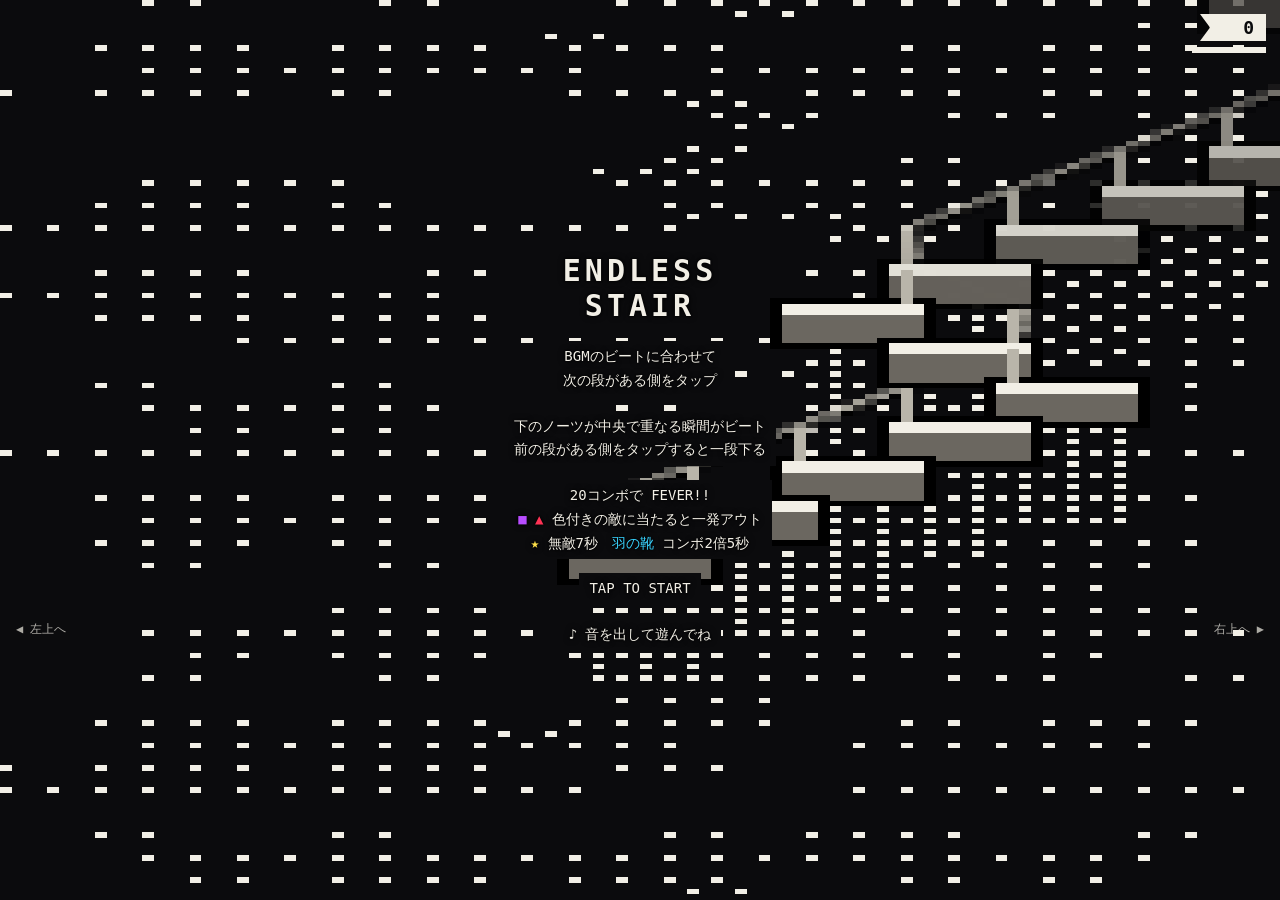
==== index.html @ d77b158a "Add invincibility star and winged-shoe power-ups - Star (7s): enemies are smashed on contact, every " ====
<!doctype html>
<html lang="ja">
<head>
<meta charset="utf-8">
<meta name="viewport" content="width=device-width, initial-scale=1, maximum-scale=1, user-scalable=no, viewport-fit=cover">
<meta name="apple-mobile-web-app-capable" content="yes">
<meta name="mobile-web-app-capable" content="yes">
<meta name="apple-mobile-web-app-status-bar-style" content="black-translucent">
<meta name="theme-color" content="#0b0b0d">
<title>Endless Stair</title>
<style>
  :root { --ink: #f2efe6; --bg: #0b0b0d; }
  html, body {
    margin: 0; height: 100%; background: var(--bg); color: var(--ink);
    overflow: hidden; overscroll-behavior: none;
    font-family: ui-monospace, "SF Mono", Menlo, Consolas, monospace;
    -webkit-user-select: none; user-select: none;
    -webkit-touch-callout: none; -webkit-tap-highlight-color: transparent;
  }
  #game {
    position: fixed; inset: 0; width: 100vw; height: 100dvh;
    image-rendering: pixelated; image-rendering: crisp-edges;
    touch-action: none; display: block;
  }
  #hud {
    position: fixed; top: calc(env(safe-area-inset-top) + 14px); right: 14px;
    display: flex; flex-direction: column; align-items: flex-end; gap: 6px;
    pointer-events: none;
  }
  #flag {
    background: var(--ink); color: var(--bg); font-weight: 700; font-size: 18px;
    padding: 3px 12px 3px 18px; min-width: 36px; text-align: right;
    clip-path: polygon(0 0, 100% 0, 100% 100%, 0 100%, 10px 50%);
  }
  #energy { width: 72px; height: 4px; border: 1px solid var(--ink); }
  .power { width: 72px; display: flex; flex-direction: column; align-items: flex-end; gap: 2px; text-shadow: 0 0 3px #000; }
  .power[hidden] { display: none; }
  .power b { font-size: 12px; letter-spacing: 1px; }
  .power i { display: block; height: 3px; width: 100%; max-width: 72px; }
  #pStar b { color: #ffe14a; }
  #pStar i { background: #ffe14a; }
  #pShoe b { color: #39d3ff; }
  #pShoe i { background: #39d3ff; }
  #energy > i { display: block; height: 100%; width: 100%; background: var(--ink); }
  .overlay {
    position: fixed; inset: 0; display: flex; flex-direction: column;
    align-items: center; justify-content: center; gap: 14px; text-align: center;
    pointer-events: none; text-shadow: 0 0 6px #000, 0 0 2px #000;
  }
  .overlay[hidden] { display: none; }
  .overlay > * { background: var(--bg); padding: 4px 10px; }
  .overlay h1 { margin: 0; font-size: 30px; letter-spacing: 4px; }
  .overlay p { margin: 0; font-size: 14px; line-height: 1.7; }
  .blink { animation: blink 1.1s steps(2, start) infinite; }
  @keyframes blink { to { visibility: hidden; } }
  #combo {
    position: fixed; top: calc(env(safe-area-inset-top) + 12px); left: 14px;
    display: flex; flex-direction: column; line-height: 1; pointer-events: none;
    font-variant-numeric: tabular-nums; text-shadow: 0 0 4px #000;
  }
  #combo[hidden] { display: none; }
  #combo b { font-size: 40px; }
  #combo span { font-size: 11px; letter-spacing: 3px; }
  #combo.bump b { animation: bump .18s ease-out; }
  @keyframes bump { from { transform: scale(1.35); } to { transform: scale(1); } }
  body.fever #combo b, body.fever #banner {
    background: linear-gradient(90deg, #ff3b6b, #ffd23b, #3bffb0, #3bb8ff, #b43bff, #ff3b6b);
    background-size: 200% 100%; -webkit-background-clip: text; background-clip: text;
    color: transparent; text-shadow: none; animation: prism .6s linear infinite;
  }
  body.fever #combo.bump b { animation: prism .6s linear infinite, bump .18s ease-out; }
  @keyframes prism { to { background-position: 200% 0; } }
  #judge {
    position: fixed; left: 0; right: 0; top: 40%; text-align: center;
    font-size: 16px; font-weight: 700; letter-spacing: 3px; pointer-events: none;
    opacity: 0; text-shadow: 0 0 4px #000, 0 0 2px #000;
  }
  #judge[data-kind="great"] { font-size: 20px; }
  #judge[data-kind="miss"] { color: #8a8a8a; }
  #judge.pop { animation: pop .45s ease-out; }
  @keyframes pop {
    0% { opacity: 1; transform: translateY(6px) scale(1.25); }
    70% { opacity: 1; transform: translateY(-4px) scale(1); }
    100% { opacity: 0; transform: translateY(-8px); }
  }
  #banner {
    position: fixed; left: 0; right: 0; top: 28%; text-align: center;
    font-size: 44px; font-weight: 800; letter-spacing: 4px; font-style: italic;
    pointer-events: none; opacity: 0;
  }
  #banner[data-kind="down"] { color: #9a9a9a; font-style: normal; font-size: 32px; }
  #banner.show { animation: banner 1.1s ease-out; }
  #banner[data-kind="down"].show { animation: bannerDown .8s ease-in; }
  @keyframes banner {
    0% { opacity: 0; transform: scale(2.4) rotate(-6deg); }
    15% { opacity: 1; transform: scale(1) rotate(-3deg); }
    75% { opacity: 1; transform: scale(1.05) rotate(-3deg); }
    100% { opacity: 0; transform: scale(1.4) rotate(-3deg); }
  }
  @keyframes bannerDown {
    0% { opacity: 1; transform: translateY(0); }
    100% { opacity: 0; transform: translateY(40px); }
  }
  @media (prefers-reduced-motion: reduce) {
    #combo.bump b, #banner.show, #banner[data-kind="down"].show { animation: none; }
    #banner.show { opacity: 1; }
  }
  #hint { position: fixed; inset: 0; pointer-events: none; font-size: 12px; opacity: .7; }
  #hint .up { top: 69%; position: absolute; left: 16px; right: 16px; display: flex; justify-content: space-between; }
  #count {
    position: fixed; left: 0; right: 0; top: 32%; text-align: center; pointer-events: none;
    font-size: 88px; font-weight: 800; line-height: 1; opacity: 0; text-shadow: 0 0 8px #000, 0 0 3px #000;
  }
  #count[data-kind="go"] { font-size: 52px; letter-spacing: 4px; font-style: italic; color: #ffd23b; }
  #count.pop { animation: countPop .46s ease-out; }
  #count[data-kind="go"].pop { animation: countGo .8s ease-out; }
  @keyframes countPop {
    0% { opacity: 1; transform: scale(1.6); }
    35% { opacity: 1; transform: scale(1); }
    100% { opacity: 0; transform: scale(.85); }
  }
  @keyframes countGo {
    0% { opacity: 1; transform: scale(2.2) rotate(-4deg); }
    25% { opacity: 1; transform: scale(1) rotate(-4deg); }
    75% { opacity: 1; transform: scale(1.05) rotate(-4deg); }
    100% { opacity: 0; transform: scale(1.3) rotate(-4deg); }
  }
  #over .label { font-size: 12px; letter-spacing: 6px; opacity: .8; }
  #over #overTitle { font-size: 13px; letter-spacing: 4px; color: #9a9a9a; }
  #finalScore { font-size: 72px; line-height: 1; font-variant-numeric: tabular-nums; }
  #finalScore.land { animation: land .35s ease-out; }
  @keyframes land { 0% { transform: scale(1.5); } 60% { transform: scale(.94); } 100% { transform: scale(1); } }
  #newBest { color: #ffd23b; font-weight: 800; letter-spacing: 3px; font-size: 18px; }
  #over.enter { animation: fadeIn .4s ease-out; }
  @keyframes fadeIn { from { opacity: 0; } to { opacity: 1; } }
</style>
</head>
<body>
<canvas id="game"></canvas>

<div id="hud">
  <div id="flag">0</div>
  <div id="energy"><i></i></div>
  <div id="pStar" class="power" hidden><b>★ 無敵</b><i></i></div>
  <div id="pShoe" class="power" hidden><b>×2 COMBO</b><i></i></div>
</div>

<div id="combo" hidden><b>0</b><span>COMBO</span></div>
<div id="judge"></div>
<div id="banner"></div>
<div id="count"></div>

<div id="title" class="overlay">
  <h1>ENDLESS<br>STAIR</h1>
  <p>BGMのビートに合わせて<br>次の段がある側をタップ</p>
  <p>下のノーツが中央で重なる瞬間がビート<br>前の段がある側をタップすると一段下る</p>
  <p>20コンボで FEVER!!<br><span style="color:#b84dff">■</span> <span style="color:#ff3355">▲</span> 色付きの敵に当たると一発アウト<br><span style="color:#ffe14a">★</span> 無敵7秒　<span style="color:#39d3ff">羽の靴</span> コンボ2倍5秒</p>
  <p class="blink">TAP TO START</p>
  <p>♪ 音を出して遊んでね</p>
</div>

<div id="over" class="overlay" hidden>
  <p id="overTitle">FELL</p>
  <p class="label">SCORE</p>
  <h1 id="finalScore">0</h1>
  <p id="newBest" hidden>NEW BEST!</p>
  <p>MAX COMBO <b id="finalCombo">0</b><br>BEST <b id="bestScore">0</b></p>
  <p id="toTitle" class="blink" hidden>TAP TO TITLE</p>
</div>

<div id="hint">
  <div class="up"><span>◀ 左上へ</span><span>右上へ ▶</span></div>
</div>

<script src="music.js"></script>
<script src="game.js"></script>
</body>
</html>
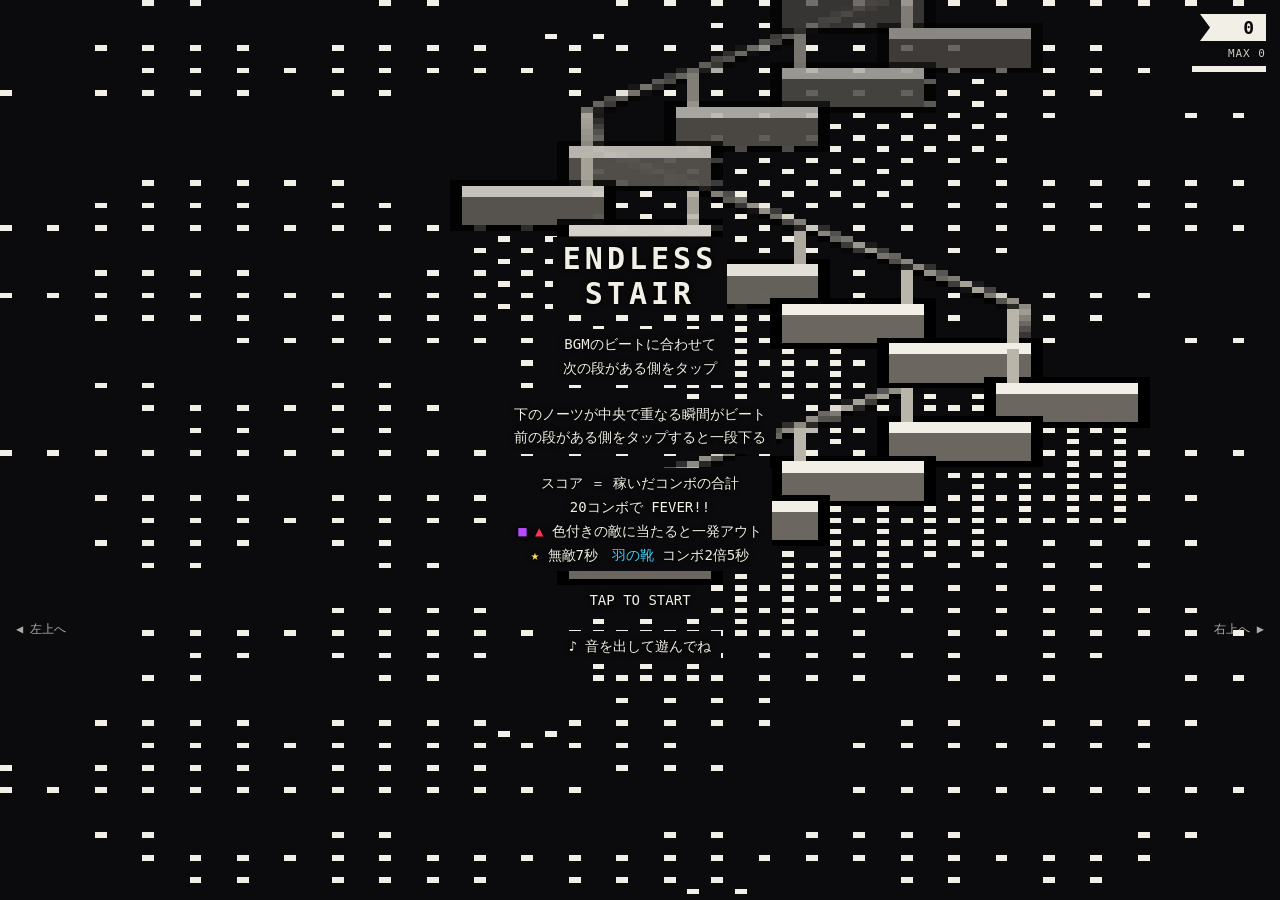
==== commit a5aed599: "Score is total combo earned, show max combo, slightly wider GREAT window - Score now sums every comb" ====
--- a/index.html
+++ b/index.html
@@ -32,6 +32,7 @@
     padding: 3px 12px 3px 18px; min-width: 36px; text-align: right;
     clip-path: polygon(0 0, 100% 0, 100% 100%, 0 100%, 10px 50%);
   }
+  #maxCombo { font-size: 11px; letter-spacing: 1px; opacity: .85; text-shadow: 0 0 3px #000; font-variant-numeric: tabular-nums; }
   #energy { width: 72px; height: 4px; border: 1px solid var(--ink); }
   .power { width: 72px; display: flex; flex-direction: column; align-items: flex-end; gap: 2px; text-shadow: 0 0 3px #000; }
   .power[hidden] { display: none; }
@@ -140,6 +141,7 @@
 
 <div id="hud">
   <div id="flag">0</div>
+  <div id="maxCombo">MAX 0</div>
   <div id="energy"><i></i></div>
   <div id="pStar" class="power" hidden><b>★ 無敵</b><i></i></div>
   <div id="pShoe" class="power" hidden><b>×2 COMBO</b><i></i></div>
@@ -154,7 +156,7 @@
   <h1>ENDLESS<br>STAIR</h1>
   <p>BGMのビートに合わせて<br>次の段がある側をタップ</p>
   <p>下のノーツが中央で重なる瞬間がビート<br>前の段がある側をタップすると一段下る</p>
-  <p>20コンボで FEVER!!<br><span style="color:#b84dff">■</span> <span style="color:#ff3355">▲</span> 色付きの敵に当たると一発アウト<br><span style="color:#ffe14a">★</span> 無敵7秒　<span style="color:#39d3ff">羽の靴</span> コンボ2倍5秒</p>
+  <p>スコア ＝ 稼いだコンボの合計<br>20コンボで FEVER!!<br><span style="color:#b84dff">■</span> <span style="color:#ff3355">▲</span> 色付きの敵に当たると一発アウト<br><span style="color:#ffe14a">★</span> 無敵7秒　<span style="color:#39d3ff">羽の靴</span> コンボ2倍5秒</p>
   <p class="blink">TAP TO START</p>
   <p>♪ 音を出して遊んでね</p>
 </div>
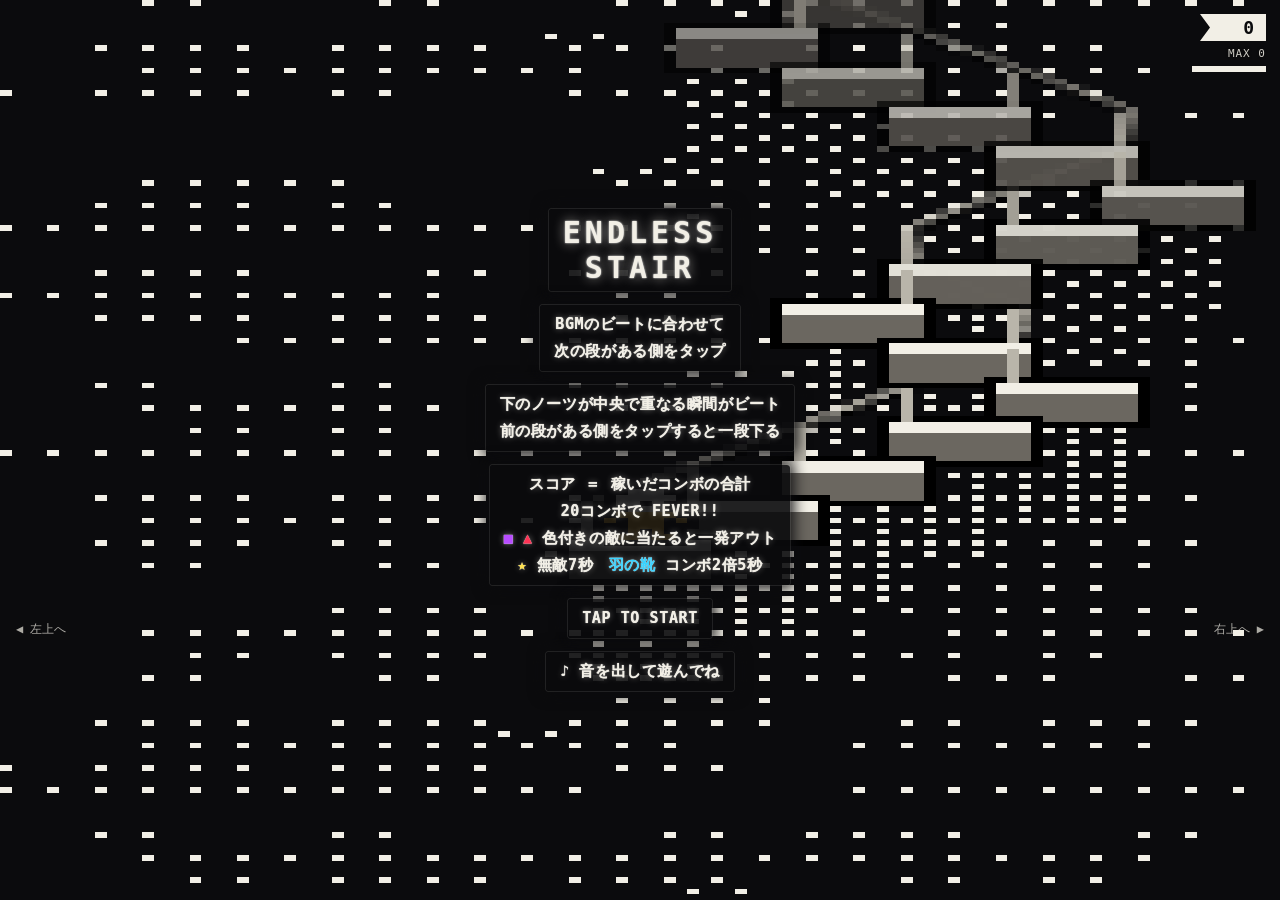
==== commit c25795ee: "Make title text easier to read and the final score flashier - Title text sits on slightly wider dark" ====
--- a/index.html
+++ b/index.html
@@ -52,6 +52,16 @@
   .overlay > * { background: var(--bg); padding: 4px 10px; }
   .overlay h1 { margin: 0; font-size: 30px; letter-spacing: 4px; }
   .overlay p { margin: 0; font-size: 14px; line-height: 1.7; }
+  /* タイトルの説明文：暗い板を少し広げ、文字にほんのり光彩をつけて読みやすく */
+  #title > * {
+    background: rgba(11, 11, 13, .9); padding: 6px 14px; border-radius: 3px;
+    box-shadow: 0 0 0 1px rgba(242, 239, 230, .1), 0 0 14px 4px rgba(11, 11, 13, .9);
+  }
+  #title p {
+    font-size: 15px; font-weight: 600; letter-spacing: .04em; line-height: 1.8;
+    text-shadow: 0 0 1px #fff, 0 0 6px rgba(242, 239, 230, .45), 0 0 2px #000;
+  }
+  #title h1 { text-shadow: 0 0 2px #fff, 0 0 12px rgba(242, 239, 230, .6), 0 0 3px #000; }
   .blink { animation: blink 1.1s steps(2, start) infinite; }
   @keyframes blink { to { visibility: hidden; } }
   #combo {
@@ -128,10 +138,39 @@
   }
   #over .label { font-size: 12px; letter-spacing: 6px; opacity: .8; }
   #over #overTitle { font-size: 13px; letter-spacing: 4px; color: #9a9a9a; }
-  #finalScore { font-size: 72px; line-height: 1; font-variant-numeric: tabular-nums; }
-  #finalScore.land { animation: land .35s ease-out; }
-  @keyframes land { 0% { transform: scale(1.5); } 60% { transform: scale(.94); } 100% { transform: scale(1); } }
-  #newBest { color: #ffd23b; font-weight: 800; letter-spacing: 3px; font-size: 18px; }
+  /* 結果のスコア：虹色のグラデーション文字＋金色の光、後ろで光の筋が回る */
+  #over .scoreWrap { position: relative; background: none; padding: 10px 0; isolation: isolate; }
+  #rays {
+    position: absolute; left: 50%; top: 50%; width: 360px; height: 360px; margin: -180px 0 0 -180px;
+    border-radius: 50%; z-index: -1; opacity: 0; pointer-events: none;
+    background: repeating-conic-gradient(rgba(255, 210, 59, .28) 0 8deg, transparent 8deg 20deg);
+    -webkit-mask: radial-gradient(circle, #000 20%, transparent 68%); mask: radial-gradient(circle, #000 20%, transparent 68%);
+  }
+  #rays.on { opacity: 1; animation: spin 9s linear infinite, raysIn .5s ease-out; }
+  @keyframes spin { to { transform: rotate(360deg); } }
+  @keyframes raysIn { from { opacity: 0; } to { opacity: 1; } }
+  #finalScore {
+    display: inline-block; font-size: 84px; font-weight: 800; line-height: 1; font-variant-numeric: tabular-nums;
+    background: linear-gradient(90deg, #ff3b6b, #ffd23b, #3bffb0, #3bb8ff, #b43bff, #ff3b6b);
+    background-size: 200% 100%; -webkit-background-clip: text; background-clip: text; color: transparent;
+    text-shadow: none; filter: drop-shadow(0 0 6px rgba(255, 210, 59, .7)) drop-shadow(0 0 2px #000);
+    animation: prism 1.2s linear infinite;
+  }
+  #finalScore.tick { animation: prism 1.2s linear infinite, tick .12s ease-out; }
+  #finalScore.land { animation: prism 1.2s linear infinite, land .6s cubic-bezier(.2, 1.6, .4, 1); }
+  @keyframes tick { from { transform: scale(1.08); } to { transform: scale(1); } }
+  @keyframes land {
+    0% { transform: scale(2) rotate(-6deg); filter: drop-shadow(0 0 24px #fff) drop-shadow(0 0 2px #000); }
+    100% { transform: scale(1) rotate(0); }
+  }
+  #newBest {
+    color: #ffd23b; font-weight: 800; letter-spacing: 3px; font-size: 20px;
+    text-shadow: 0 0 8px rgba(255, 210, 59, .8), 0 0 2px #000; animation: bestPulse .5s ease-in-out infinite alternate;
+  }
+  @keyframes bestPulse { to { transform: scale(1.1); } }
+  @media (prefers-reduced-motion: reduce) {
+    #rays.on, #finalScore, #finalScore.tick, #finalScore.land, #newBest { animation: none; }
+  }
   #over.enter { animation: fadeIn .4s ease-out; }
   @keyframes fadeIn { from { opacity: 0; } to { opacity: 1; } }
 </style>
@@ -164,7 +203,7 @@
 <div id="over" class="overlay" hidden>
   <p id="overTitle">FELL</p>
   <p class="label">SCORE</p>
-  <h1 id="finalScore">0</h1>
+  <div class="scoreWrap"><div id="rays"></div><h1 id="finalScore">0</h1></div>
   <p id="newBest" hidden>NEW BEST!</p>
   <p>MAX COMBO <b id="finalCombo">0</b><br>BEST <b id="bestScore">0</b></p>
   <p id="toTitle" class="blink" hidden>TAP TO TITLE</p>
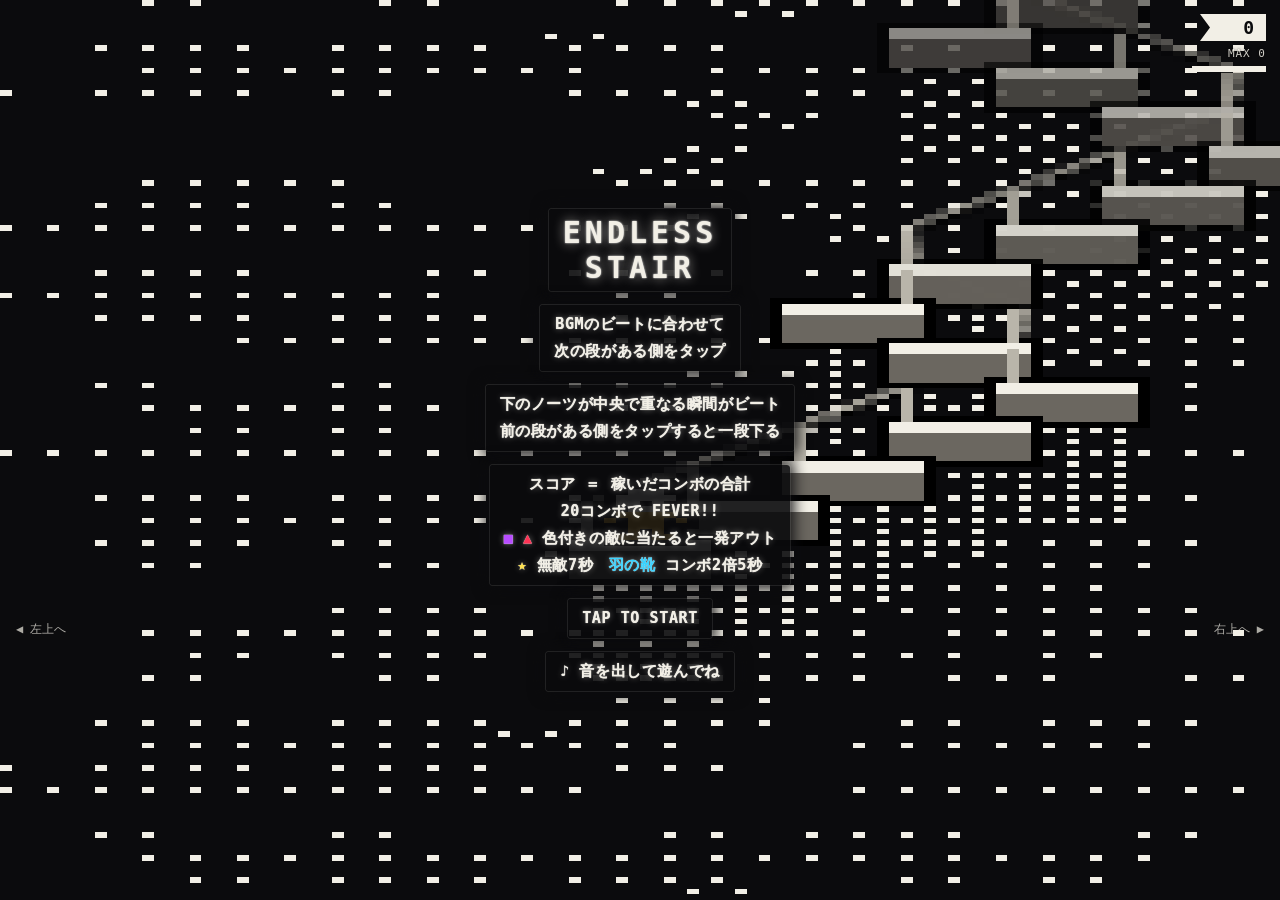
==== commit 82f667e4: "Grow the combo counter toward fever and let it roam during fever - The top-left combo number grows f" ====
--- a/index.html
+++ b/index.html
@@ -66,12 +66,28 @@
   @keyframes blink { to { visibility: hidden; } }
   #combo {
     position: fixed; top: calc(env(safe-area-inset-top) + 12px); left: 14px;
-    display: flex; flex-direction: column; line-height: 1; pointer-events: none;
+    line-height: 1; pointer-events: none;
     font-variant-numeric: tabular-nums; text-shadow: 0 0 4px #000;
+    --cs: 40px; /* 数字の大きさ（コンボが増えるほど JS で大きくする） */
   }
   #combo[hidden] { display: none; }
-  #combo b { font-size: 40px; }
+  #combo .cwrap { display: flex; flex-direction: column; }
+  #combo b { font-size: var(--cs); transition: font-size .15s ease-out; }
   #combo span { font-size: 11px; letter-spacing: 3px; }
+  /* フィーバー中：画面のあちこちへ 4 拍ごとに弾んで移動し、拍ごとに踊る */
+  #combo.roam {
+    left: var(--rx, 50%); top: var(--ry, 30%); transform: translate(-50%, -50%);
+    opacity: .9; text-align: center;
+    transition: left .38s cubic-bezier(.3, 1.7, .5, 1), top .38s cubic-bezier(.3, 1.7, .5, 1);
+  }
+  #combo.roam .cwrap { align-items: center; }
+  #combo.snap { transition: none; }
+  #combo.snap b { transition: none; }
+  #combo .cwrap.dance { animation: dance .3s ease-out; }
+  @keyframes dance {
+    0% { transform: scale(1.22) rotate(var(--tilt, 8deg)); }
+    100% { transform: scale(1) rotate(0); }
+  }
   #combo.bump b { animation: bump .18s ease-out; }
   @keyframes bump { from { transform: scale(1.35); } to { transform: scale(1); } }
   body.fever #combo b, body.fever #banner {
@@ -113,7 +129,8 @@
     100% { opacity: 0; transform: translateY(40px); }
   }
   @media (prefers-reduced-motion: reduce) {
-    #combo.bump b, #banner.show, #banner[data-kind="down"].show { animation: none; }
+    #combo.bump b, #combo .cwrap.dance, #banner.show, #banner[data-kind="down"].show { animation: none; }
+    #combo.roam { transition: none; }
     #banner.show { opacity: 1; }
   }
   #hint { position: fixed; inset: 0; pointer-events: none; font-size: 12px; opacity: .7; }
@@ -186,7 +203,7 @@
   <div id="pShoe" class="power" hidden><b>×2 COMBO</b><i></i></div>
 </div>
 
-<div id="combo" hidden><b>0</b><span>COMBO</span></div>
+<div id="combo" hidden><div class="cwrap"><b>0</b><span>COMBO</span></div></div>
 <div id="judge"></div>
 <div id="banner"></div>
 <div id="count"></div>
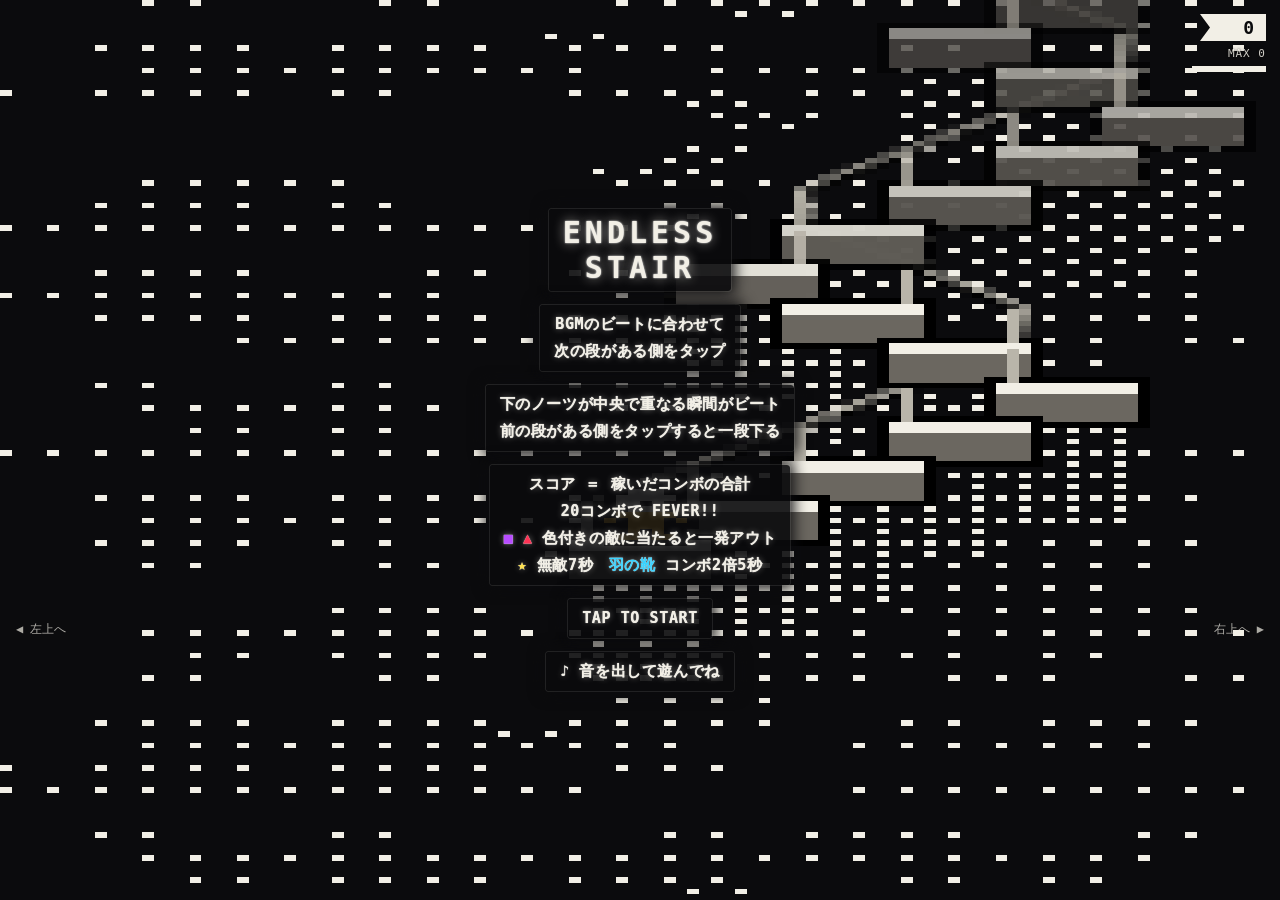
==== commit c5460bf9: "Pixel-font numbers, bigger blurred fever combo placed in open space, fix zero result score - Draw th" ====
--- a/index.html
+++ b/index.html
@@ -72,30 +72,32 @@
   }
   #combo[hidden] { display: none; }
   #combo .cwrap { display: flex; flex-direction: column; }
-  #combo b { font-size: var(--cs); transition: font-size .15s ease-out; }
+  /* 数字はドット文字をキャンバスに描いて拡大表示する */
+  canvas.pix { display: block; width: auto; image-rendering: pixelated; image-rendering: crisp-edges; }
+  #combo canvas { height: var(--cs); transition: height .15s ease-out; }
   #combo span { font-size: 11px; letter-spacing: 3px; }
   /* フィーバー中：画面のあちこちへ 4 拍ごとに弾んで移動し、拍ごとに踊る */
   #combo.roam {
     left: var(--rx, 50%); top: var(--ry, 30%); transform: translate(-50%, -50%);
-    opacity: .9; text-align: center;
+    opacity: .62; text-align: center;
     transition: left .38s cubic-bezier(.3, 1.7, .5, 1), top .38s cubic-bezier(.3, 1.7, .5, 1);
   }
-  #combo.roam .cwrap { align-items: center; }
+  #combo.roam .cwrap { align-items: center; filter: blur(1.4px); }
+  #combo.roam span { font-size: 14px; letter-spacing: 5px; }
   #combo.snap { transition: none; }
-  #combo.snap b { transition: none; }
+  #combo.snap canvas { transition: none; }
   #combo .cwrap.dance { animation: dance .3s ease-out; }
   @keyframes dance {
     0% { transform: scale(1.22) rotate(var(--tilt, 8deg)); }
     100% { transform: scale(1) rotate(0); }
   }
-  #combo.bump b { animation: bump .18s ease-out; }
+  #combo.bump canvas { animation: bump .18s ease-out; }
   @keyframes bump { from { transform: scale(1.35); } to { transform: scale(1); } }
-  body.fever #combo b, body.fever #banner {
+  body.fever #banner {
     background: linear-gradient(90deg, #ff3b6b, #ffd23b, #3bffb0, #3bb8ff, #b43bff, #ff3b6b);
     background-size: 200% 100%; -webkit-background-clip: text; background-clip: text;
     color: transparent; text-shadow: none; animation: prism .6s linear infinite;
   }
-  body.fever #combo.bump b { animation: prism .6s linear infinite, bump .18s ease-out; }
   @keyframes prism { to { background-position: 200% 0; } }
   #judge {
     position: fixed; left: 0; right: 0; top: 40%; text-align: center;
@@ -129,7 +131,7 @@
     100% { opacity: 0; transform: translateY(40px); }
   }
   @media (prefers-reduced-motion: reduce) {
-    #combo.bump b, #combo .cwrap.dance, #banner.show, #banner[data-kind="down"].show { animation: none; }
+    #combo.bump canvas, #combo .cwrap.dance, #banner.show, #banner[data-kind="down"].show { animation: none; }
     #combo.roam { transition: none; }
     #banner.show { opacity: 1; }
   }
@@ -167,14 +169,11 @@
   @keyframes spin { to { transform: rotate(360deg); } }
   @keyframes raysIn { from { opacity: 0; } to { opacity: 1; } }
   #finalScore {
-    display: inline-block; font-size: 84px; font-weight: 800; line-height: 1; font-variant-numeric: tabular-nums;
-    background: linear-gradient(90deg, #ff3b6b, #ffd23b, #3bffb0, #3bb8ff, #b43bff, #ff3b6b);
-    background-size: 200% 100%; -webkit-background-clip: text; background-clip: text; color: transparent;
-    text-shadow: none; filter: drop-shadow(0 0 6px rgba(255, 210, 59, .7)) drop-shadow(0 0 2px #000);
-    animation: prism 1.2s linear infinite;
-  }
-  #finalScore.tick { animation: prism 1.2s linear infinite, tick .12s ease-out; }
-  #finalScore.land { animation: prism 1.2s linear infinite, land .6s cubic-bezier(.2, 1.6, .4, 1); }
+    height: 88px; margin: 0 auto; max-width: 100%;
+    filter: drop-shadow(0 0 6px rgba(255, 210, 59, .7)) drop-shadow(0 0 2px #000);
+  }
+  #finalScore.tick { animation: tick .12s ease-out; }
+  #finalScore.land { animation: land .6s cubic-bezier(.2, 1.6, .4, 1); }
   @keyframes tick { from { transform: scale(1.08); } to { transform: scale(1); } }
   @keyframes land {
     0% { transform: scale(2) rotate(-6deg); filter: drop-shadow(0 0 24px #fff) drop-shadow(0 0 2px #000); }
@@ -203,7 +202,7 @@
   <div id="pShoe" class="power" hidden><b>×2 COMBO</b><i></i></div>
 </div>
 
-<div id="combo" hidden><div class="cwrap"><b>0</b><span>COMBO</span></div></div>
+<div id="combo" hidden><div class="cwrap"><canvas class="pix" id="comboNum" width="13" height="9"></canvas><span>COMBO</span></div></div>
 <div id="judge"></div>
 <div id="banner"></div>
 <div id="count"></div>
@@ -220,7 +219,7 @@
 <div id="over" class="overlay" hidden>
   <p id="overTitle">FELL</p>
   <p class="label">SCORE</p>
-  <div class="scoreWrap"><div id="rays"></div><h1 id="finalScore">0</h1></div>
+  <div class="scoreWrap"><div id="rays"></div><canvas class="pix" id="finalScore" width="7" height="9"></canvas></div>
   <p id="newBest" hidden>NEW BEST!</p>
   <p>MAX COMBO <b id="finalCombo">0</b><br>BEST <b id="bestScore">0</b></p>
   <p id="toTitle" class="blink" hidden>TAP TO TITLE</p>
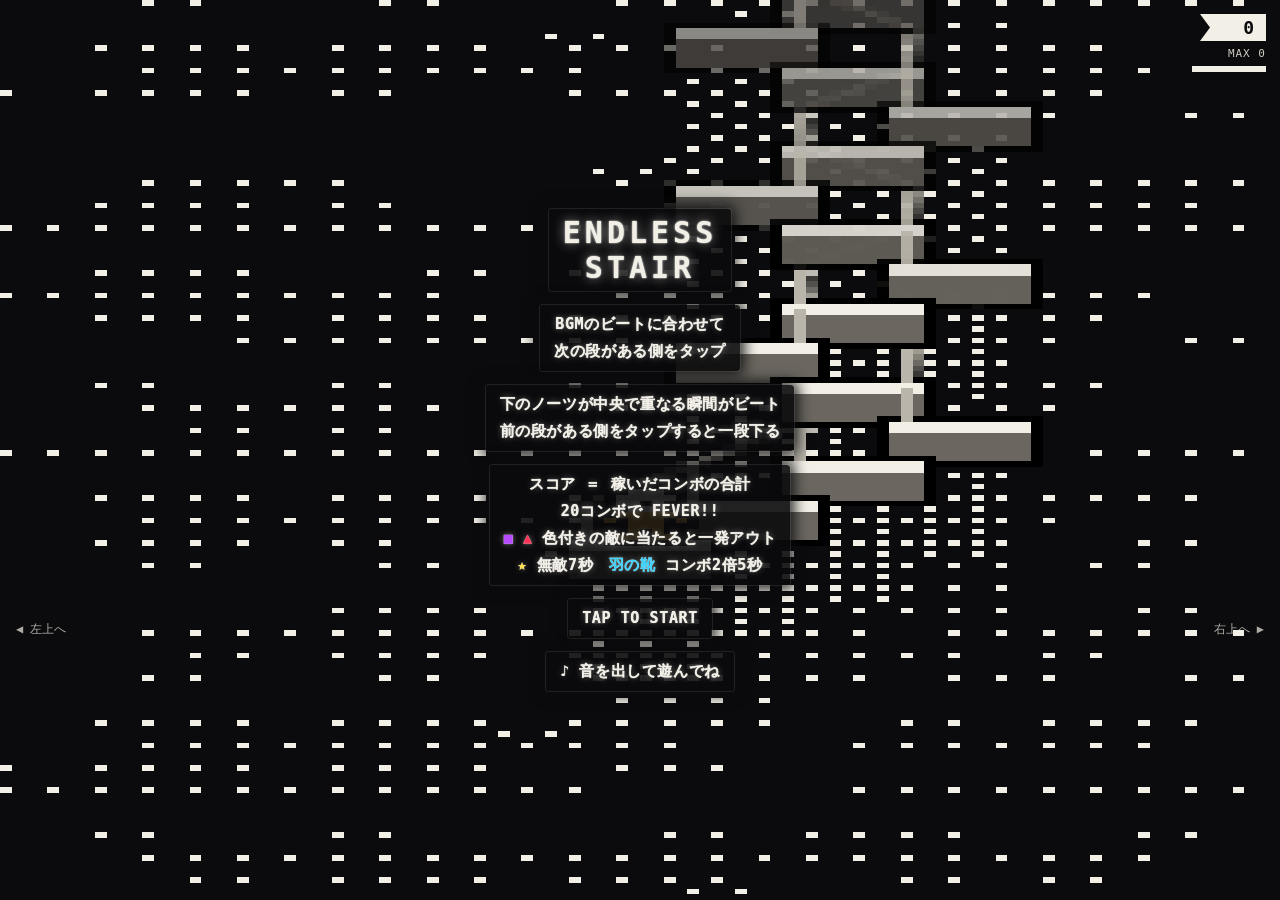
==== commit 4f1dbf7b: "Keep pixel numbers crisp: no blur in fever, draw at device resolution - Fever combo is no longer blu" ====
--- a/index.html
+++ b/index.html
@@ -79,10 +79,10 @@
   /* フィーバー中：画面のあちこちへ 4 拍ごとに弾んで移動し、拍ごとに踊る */
   #combo.roam {
     left: var(--rx, 50%); top: var(--ry, 30%); transform: translate(-50%, -50%);
-    opacity: .62; text-align: center;
+    opacity: .42; text-align: center;
     transition: left .38s cubic-bezier(.3, 1.7, .5, 1), top .38s cubic-bezier(.3, 1.7, .5, 1);
   }
-  #combo.roam .cwrap { align-items: center; filter: blur(1.4px); }
+  #combo.roam .cwrap { align-items: center; }
   #combo.roam span { font-size: 14px; letter-spacing: 5px; }
   #combo.snap { transition: none; }
   #combo.snap canvas { transition: none; }
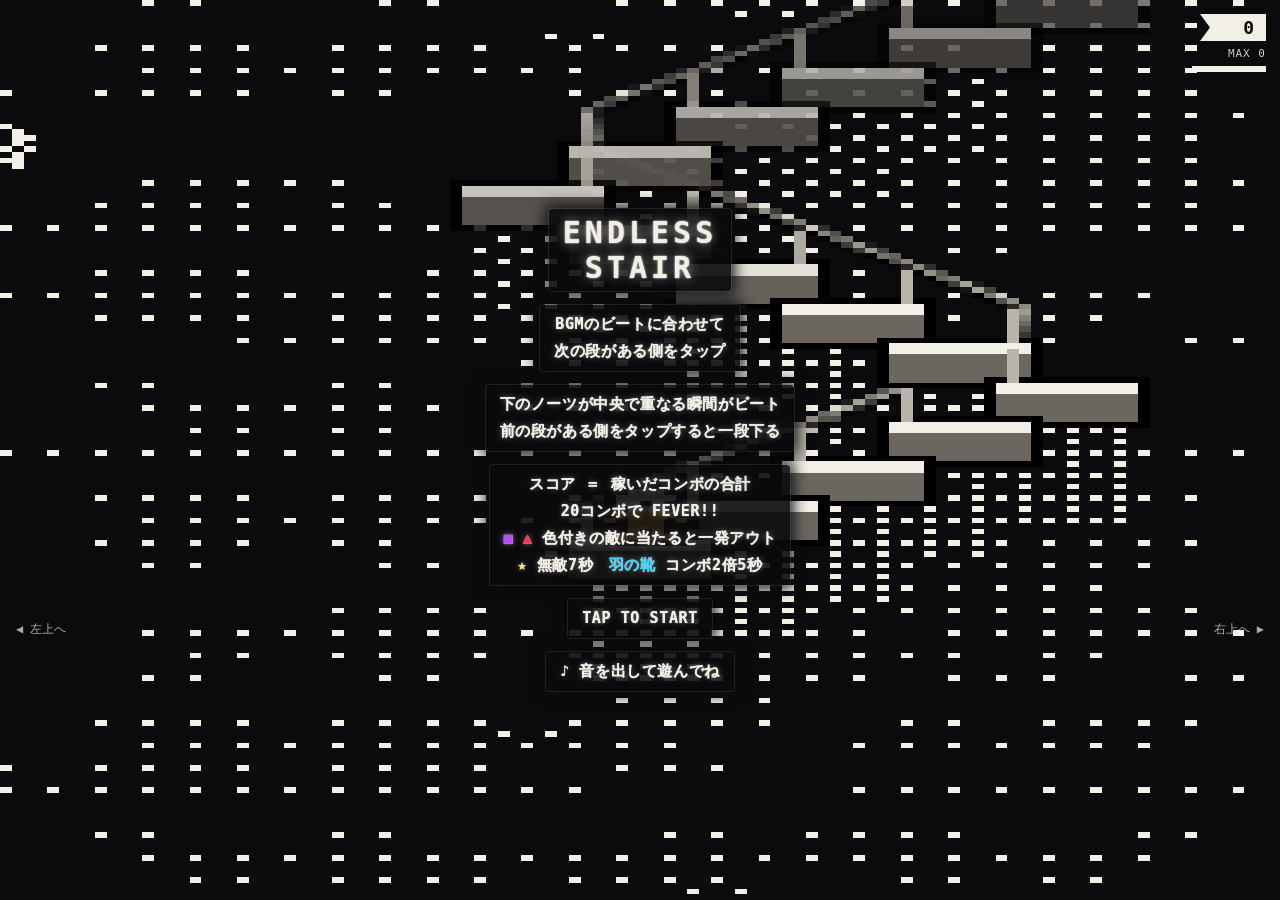
==== commit 2a3db8f9: "Draw the fever combo inside the game canvas behind stairs and characters The fever combo counter is " ====
--- a/index.html
+++ b/index.html
@@ -76,21 +76,9 @@
   canvas.pix { display: block; width: auto; image-rendering: pixelated; image-rendering: crisp-edges; }
   #combo canvas { height: var(--cs); transition: height .15s ease-out; }
   #combo span { font-size: 11px; letter-spacing: 3px; }
-  /* フィーバー中：画面のあちこちへ 4 拍ごとに弾んで移動し、拍ごとに踊る */
-  #combo.roam {
-    left: var(--rx, 50%); top: var(--ry, 30%); transform: translate(-50%, -50%);
-    opacity: .42; text-align: center;
-    transition: left .38s cubic-bezier(.3, 1.7, .5, 1), top .38s cubic-bezier(.3, 1.7, .5, 1);
-  }
-  #combo.roam .cwrap { align-items: center; }
-  #combo.roam span { font-size: 14px; letter-spacing: 5px; }
-  #combo.snap { transition: none; }
+  /* フィーバー中はゲーム画面の中（階段・キャラより奥）に描くので、こちらは隠す */
+  #combo.inbg { visibility: hidden; }
   #combo.snap canvas { transition: none; }
-  #combo .cwrap.dance { animation: dance .3s ease-out; }
-  @keyframes dance {
-    0% { transform: scale(1.22) rotate(var(--tilt, 8deg)); }
-    100% { transform: scale(1) rotate(0); }
-  }
   #combo.bump canvas { animation: bump .18s ease-out; }
   @keyframes bump { from { transform: scale(1.35); } to { transform: scale(1); } }
   body.fever #banner {
@@ -131,8 +119,7 @@
     100% { opacity: 0; transform: translateY(40px); }
   }
   @media (prefers-reduced-motion: reduce) {
-    #combo.bump canvas, #combo .cwrap.dance, #banner.show, #banner[data-kind="down"].show { animation: none; }
-    #combo.roam { transition: none; }
+    #combo.bump canvas, #banner.show, #banner[data-kind="down"].show { animation: none; }
     #banner.show { opacity: 1; }
   }
   #hint { position: fixed; inset: 0; pointer-events: none; font-size: 12px; opacity: .7; }
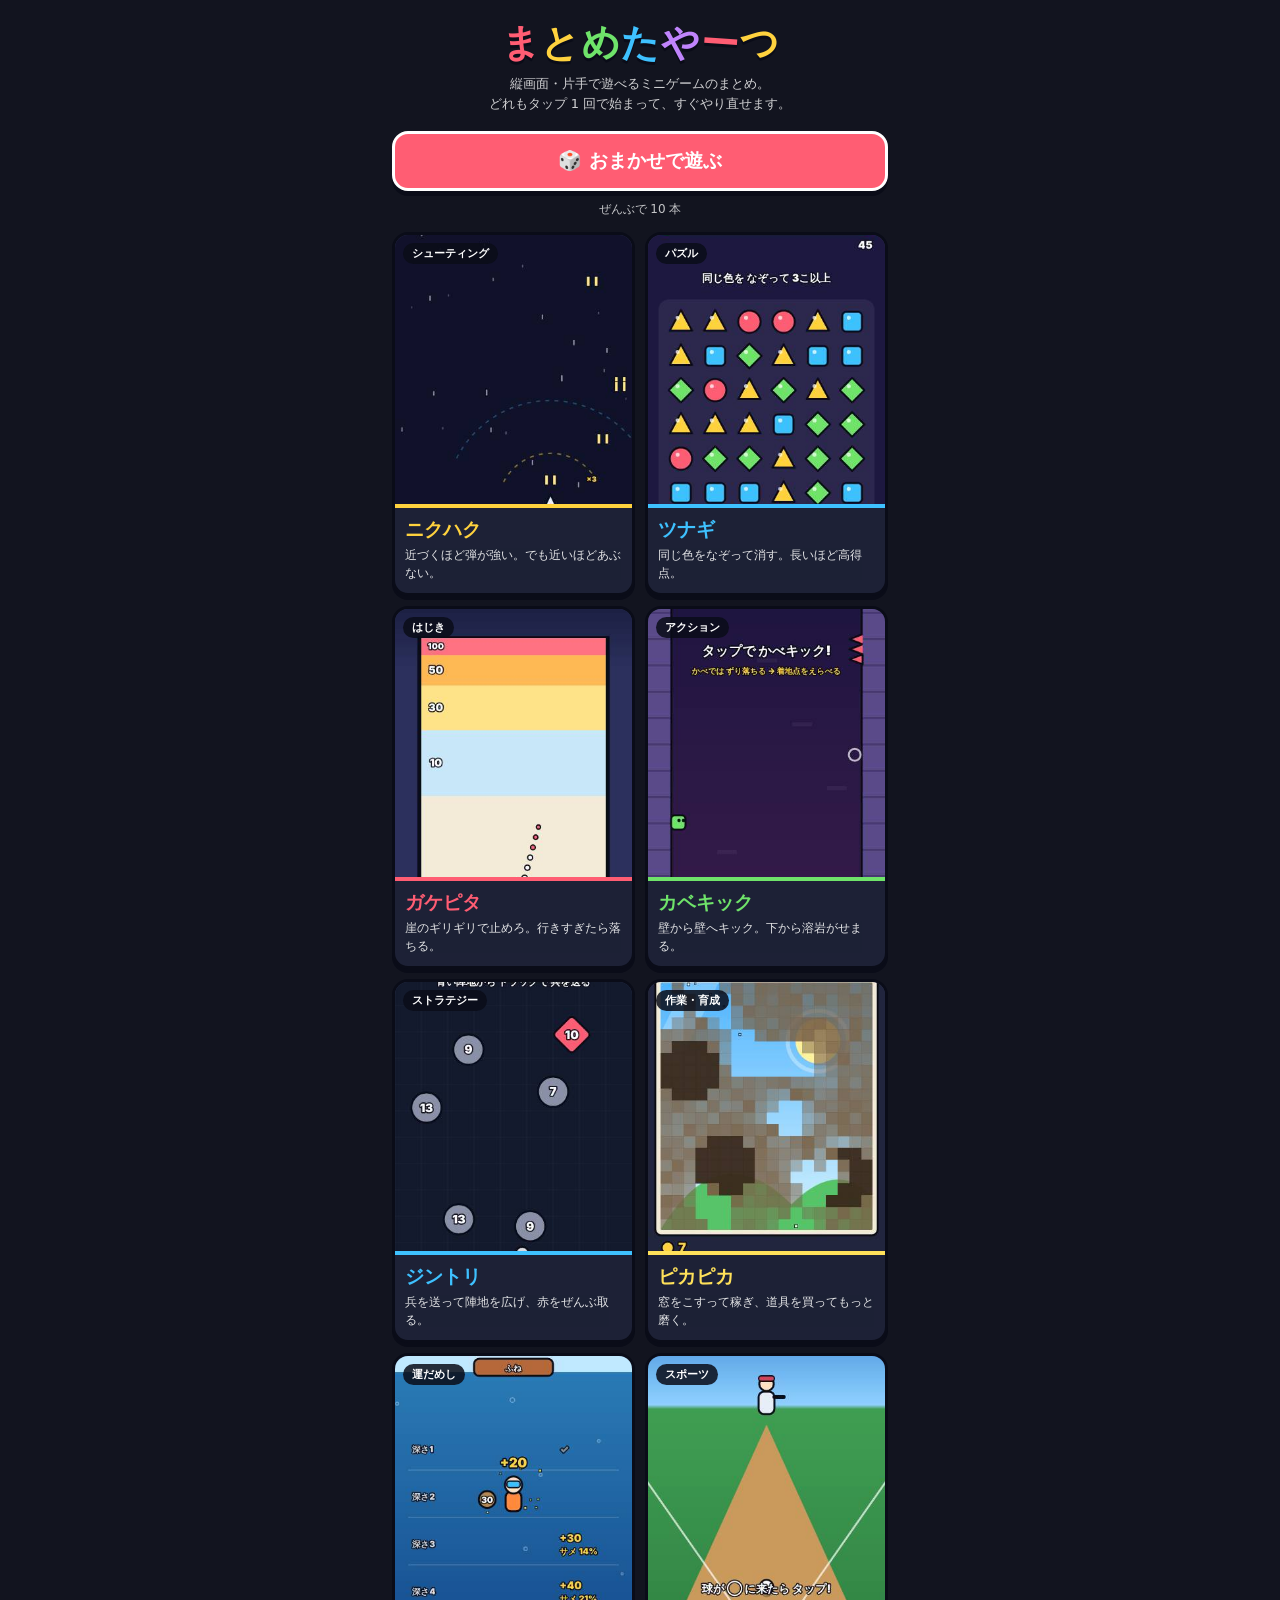
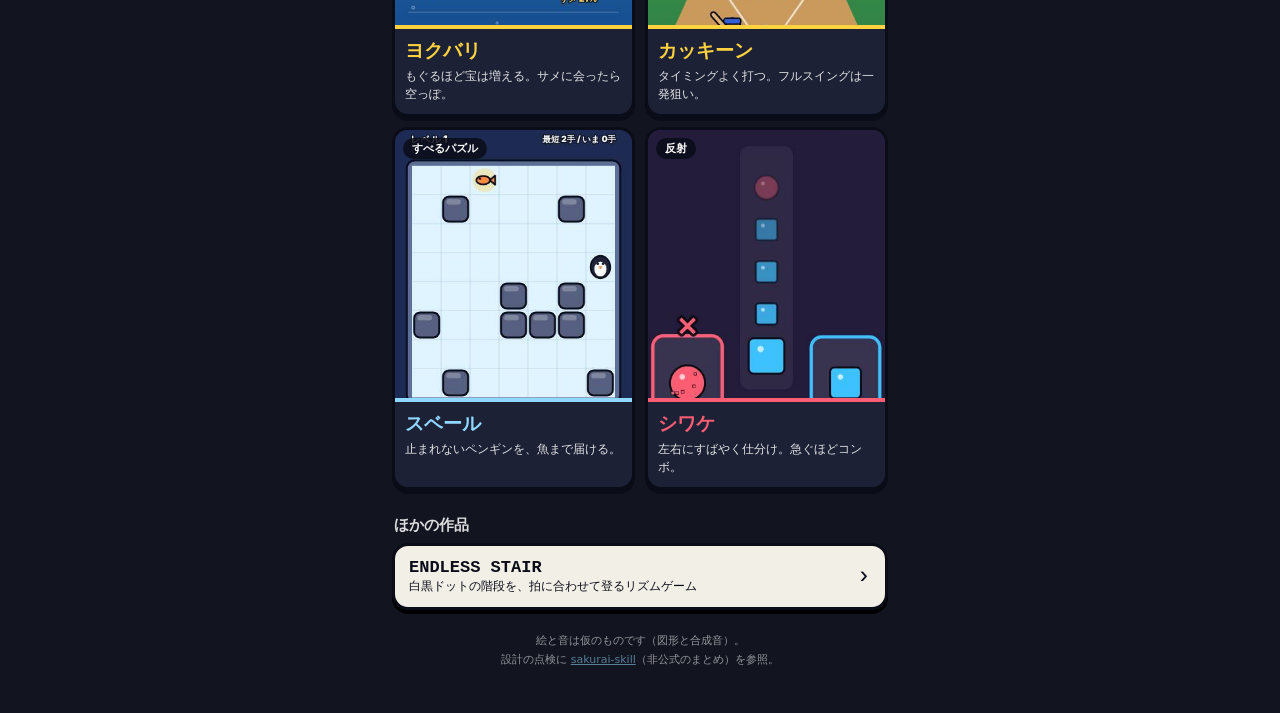
==== commit 5b0e85e5: "Make まとめたやーつ the site top and move Endless Stair to stair/ The old mocks/ URL redirects to the top. " ====
--- a/index.html
+++ b/index.html
@@ -2,221 +2,90 @@
 <html lang="ja">
 <head>
 <meta charset="utf-8">
-<meta name="viewport" content="width=device-width, initial-scale=1, maximum-scale=1, user-scalable=no, viewport-fit=cover">
+<meta name="viewport" content="width=device-width, initial-scale=1, viewport-fit=cover">
+<meta name="theme-color" content="#12141f">
 <meta name="apple-mobile-web-app-capable" content="yes">
 <meta name="mobile-web-app-capable" content="yes">
-<meta name="apple-mobile-web-app-status-bar-style" content="black-translucent">
-<meta name="theme-color" content="#0b0b0d">
-<title>Endless Stair</title>
+<title>まとめたやーつ</title>
 <style>
-  :root { --ink: #f2efe6; --bg: #0b0b0d; }
-  html, body {
-    margin: 0; height: 100%; background: var(--bg); color: var(--ink);
-    overflow: hidden; overscroll-behavior: none;
-    font-family: ui-monospace, "SF Mono", Menlo, Consolas, monospace;
-    -webkit-user-select: none; user-select: none;
-    -webkit-touch-callout: none; -webkit-tap-highlight-color: transparent;
-  }
-  #game {
-    position: fixed; inset: 0; width: 100vw; height: 100dvh;
-    image-rendering: pixelated; image-rendering: crisp-edges;
-    touch-action: none; display: block;
-  }
-  #hud {
-    position: fixed; top: calc(env(safe-area-inset-top) + 14px); right: 14px;
-    display: flex; flex-direction: column; align-items: flex-end; gap: 6px;
-    pointer-events: none;
-  }
-  #flag {
-    background: var(--ink); color: var(--bg); font-weight: 700; font-size: 18px;
-    padding: 3px 12px 3px 18px; min-width: 36px; text-align: right;
-    clip-path: polygon(0 0, 100% 0, 100% 100%, 0 100%, 10px 50%);
-  }
-  #maxCombo { font-size: 11px; letter-spacing: 1px; opacity: .85; text-shadow: 0 0 3px #000; font-variant-numeric: tabular-nums; }
-  #energy { width: 72px; height: 4px; border: 1px solid var(--ink); }
-  .power { width: 72px; display: flex; flex-direction: column; align-items: flex-end; gap: 2px; text-shadow: 0 0 3px #000; }
-  .power[hidden] { display: none; }
-  .power b { font-size: 12px; letter-spacing: 1px; }
-  .power i { display: block; height: 3px; width: 100%; max-width: 72px; }
-  #pStar b { color: #ffe14a; }
-  #pStar i { background: #ffe14a; }
-  #pShoe b { color: #39d3ff; }
-  #pShoe i { background: #39d3ff; }
-  #energy > i { display: block; height: 100%; width: 100%; background: var(--ink); }
-  .overlay {
-    position: fixed; inset: 0; display: flex; flex-direction: column;
-    align-items: center; justify-content: center; gap: 14px; text-align: center;
-    pointer-events: none; text-shadow: 0 0 6px #000, 0 0 2px #000;
-  }
-  .overlay[hidden] { display: none; }
-  .overlay > * { background: var(--bg); padding: 4px 10px; }
-  .overlay h1 { margin: 0; font-size: 30px; letter-spacing: 4px; }
-  .overlay p { margin: 0; font-size: 14px; line-height: 1.7; }
-  /* タイトルの説明文：暗い板を少し広げ、文字にほんのり光彩をつけて読みやすく */
-  #title > * {
-    background: rgba(11, 11, 13, .9); padding: 6px 14px; border-radius: 3px;
-    box-shadow: 0 0 0 1px rgba(242, 239, 230, .1), 0 0 14px 4px rgba(11, 11, 13, .9);
-  }
-  #title p {
-    font-size: 15px; font-weight: 600; letter-spacing: .04em; line-height: 1.8;
-    text-shadow: 0 0 1px #fff, 0 0 6px rgba(242, 239, 230, .45), 0 0 2px #000;
-  }
-  #title h1 { text-shadow: 0 0 2px #fff, 0 0 12px rgba(242, 239, 230, .6), 0 0 3px #000; }
-  .blink { animation: blink 1.1s steps(2, start) infinite; }
-  @keyframes blink { to { visibility: hidden; } }
-  #combo {
-    position: fixed; top: calc(env(safe-area-inset-top) + 12px); left: 14px;
-    line-height: 1; pointer-events: none;
-    font-variant-numeric: tabular-nums; text-shadow: 0 0 4px #000;
-    --cs: 40px; /* 数字の大きさ（コンボが増えるほど JS で大きくする） */
-  }
-  #combo[hidden] { display: none; }
-  #combo .cwrap { display: flex; flex-direction: column; }
-  /* 数字はドット文字をキャンバスに描いて拡大表示する */
-  canvas.pix { display: block; width: auto; image-rendering: pixelated; image-rendering: crisp-edges; }
-  #combo canvas { height: var(--cs); transition: height .15s ease-out; }
-  #combo span { font-size: 11px; letter-spacing: 3px; }
-  /* フィーバー中はゲーム画面の中（階段・キャラより奥）に描くので、こちらは隠す */
-  #combo.inbg { visibility: hidden; }
-  #combo.snap canvas { transition: none; }
-  #combo.bump canvas { animation: bump .18s ease-out; }
-  @keyframes bump { from { transform: scale(1.35); } to { transform: scale(1); } }
-  body.fever #banner {
-    background: linear-gradient(90deg, #ff3b6b, #ffd23b, #3bffb0, #3bb8ff, #b43bff, #ff3b6b);
-    background-size: 200% 100%; -webkit-background-clip: text; background-clip: text;
-    color: transparent; text-shadow: none; animation: prism .6s linear infinite;
-  }
-  @keyframes prism { to { background-position: 200% 0; } }
-  #judge {
-    position: fixed; left: 0; right: 0; top: 40%; text-align: center;
-    font-size: 16px; font-weight: 700; letter-spacing: 3px; pointer-events: none;
-    opacity: 0; text-shadow: 0 0 4px #000, 0 0 2px #000;
-  }
-  #judge[data-kind="great"] { font-size: 20px; }
-  #judge[data-kind="miss"] { color: #8a8a8a; }
-  #judge.pop { animation: pop .45s ease-out; }
-  @keyframes pop {
-    0% { opacity: 1; transform: translateY(6px) scale(1.25); }
-    70% { opacity: 1; transform: translateY(-4px) scale(1); }
-    100% { opacity: 0; transform: translateY(-8px); }
-  }
-  #banner {
-    position: fixed; left: 0; right: 0; top: 28%; text-align: center;
-    font-size: 44px; font-weight: 800; letter-spacing: 4px; font-style: italic;
-    pointer-events: none; opacity: 0;
-  }
-  #banner[data-kind="down"] { color: #9a9a9a; font-style: normal; font-size: 32px; }
-  #banner.show { animation: banner 1.1s ease-out; }
-  #banner[data-kind="down"].show { animation: bannerDown .8s ease-in; }
-  @keyframes banner {
-    0% { opacity: 0; transform: scale(2.4) rotate(-6deg); }
-    15% { opacity: 1; transform: scale(1) rotate(-3deg); }
-    75% { opacity: 1; transform: scale(1.05) rotate(-3deg); }
-    100% { opacity: 0; transform: scale(1.4) rotate(-3deg); }
-  }
-  @keyframes bannerDown {
-    0% { opacity: 1; transform: translateY(0); }
-    100% { opacity: 0; transform: translateY(40px); }
-  }
-  @media (prefers-reduced-motion: reduce) {
-    #combo.bump canvas, #banner.show, #banner[data-kind="down"].show { animation: none; }
-    #banner.show { opacity: 1; }
-  }
-  #hint { position: fixed; inset: 0; pointer-events: none; font-size: 12px; opacity: .7; }
-  #hint .up { top: 69%; position: absolute; left: 16px; right: 16px; display: flex; justify-content: space-between; }
-  #count {
-    position: fixed; left: 0; right: 0; top: 32%; text-align: center; pointer-events: none;
-    font-size: 88px; font-weight: 800; line-height: 1; opacity: 0; text-shadow: 0 0 8px #000, 0 0 3px #000;
-  }
-  #count[data-kind="go"] { font-size: 52px; letter-spacing: 4px; font-style: italic; color: #ffd23b; }
-  #count.pop { animation: countPop .46s ease-out; }
-  #count[data-kind="go"].pop { animation: countGo .8s ease-out; }
-  @keyframes countPop {
-    0% { opacity: 1; transform: scale(1.6); }
-    35% { opacity: 1; transform: scale(1); }
-    100% { opacity: 0; transform: scale(.85); }
-  }
-  @keyframes countGo {
-    0% { opacity: 1; transform: scale(2.2) rotate(-4deg); }
-    25% { opacity: 1; transform: scale(1) rotate(-4deg); }
-    75% { opacity: 1; transform: scale(1.05) rotate(-4deg); }
-    100% { opacity: 0; transform: scale(1.3) rotate(-4deg); }
-  }
-  #over .label { font-size: 12px; letter-spacing: 6px; opacity: .8; }
-  #over #overTitle { font-size: 13px; letter-spacing: 4px; color: #9a9a9a; }
-  /* 結果のスコア：虹色のグラデーション文字＋金色の光、後ろで光の筋が回る */
-  #over .scoreWrap { position: relative; background: none; padding: 10px 0; isolation: isolate; }
-  #rays {
-    position: absolute; left: 50%; top: 50%; width: 360px; height: 360px; margin: -180px 0 0 -180px;
-    border-radius: 50%; z-index: -1; opacity: 0; pointer-events: none;
-    background: repeating-conic-gradient(rgba(255, 210, 59, .28) 0 8deg, transparent 8deg 20deg);
-    -webkit-mask: radial-gradient(circle, #000 20%, transparent 68%); mask: radial-gradient(circle, #000 20%, transparent 68%);
-  }
-  #rays.on { opacity: 1; animation: spin 9s linear infinite, raysIn .5s ease-out; }
-  @keyframes spin { to { transform: rotate(360deg); } }
-  @keyframes raysIn { from { opacity: 0; } to { opacity: 1; } }
-  #finalScore {
-    height: 88px; margin: 0 auto; max-width: 100%;
-    filter: drop-shadow(0 0 6px rgba(255, 210, 59, .7)) drop-shadow(0 0 2px #000);
-  }
-  #finalScore.tick { animation: tick .12s ease-out; }
-  #finalScore.land { animation: land .6s cubic-bezier(.2, 1.6, .4, 1); }
-  @keyframes tick { from { transform: scale(1.08); } to { transform: scale(1); } }
-  @keyframes land {
-    0% { transform: scale(2) rotate(-6deg); filter: drop-shadow(0 0 24px #fff) drop-shadow(0 0 2px #000); }
-    100% { transform: scale(1) rotate(0); }
-  }
-  #newBest {
-    color: #ffd23b; font-weight: 800; letter-spacing: 3px; font-size: 20px;
-    text-shadow: 0 0 8px rgba(255, 210, 59, .8), 0 0 2px #000; animation: bestPulse .5s ease-in-out infinite alternate;
-  }
-  @keyframes bestPulse { to { transform: scale(1.1); } }
-  @media (prefers-reduced-motion: reduce) {
-    #rays.on, #finalScore, #finalScore.tick, #finalScore.land, #newBest { animation: none; }
-  }
-  #over.enter { animation: fadeIn .4s ease-out; }
-  @keyframes fadeIn { from { opacity: 0; } to { opacity: 1; } }
+  :root { --ink: #0a0c18; --bg: #12141f; --card: #1d2136; }
+  * { box-sizing: border-box; }
+  body { margin: 0; background: var(--bg); color: #fff; -webkit-tap-highlight-color: transparent;
+    font-family: system-ui, -apple-system, "Hiragino Sans", "Noto Sans JP", "Yu Gothic", sans-serif; }
+  main { max-width: 520px; margin: 0 auto; padding: calc(env(safe-area-inset-top) + 22px) 12px calc(env(safe-area-inset-bottom) + 40px); }
+  header { text-align: center; margin-bottom: 16px; }
+  h1 { margin: 0; font-size: 38px; font-weight: 900; letter-spacing: 1px; line-height: 1.15; }
+  h1 span { display: inline-block; text-shadow: 0 3px 0 var(--ink); }
+  .lead { font-size: 13px; opacity: .8; margin: 8px 0 0; line-height: 1.6; }
+  #random { display: block; width: 100%; margin: 16px 0 6px; padding: 14px; border: 3px solid #fff; border-radius: 16px;
+    background: #ff5d73; color: #fff; font: inherit; font-size: 19px; font-weight: 900; box-shadow: 0 5px 0 var(--ink); }
+  #random:active { transform: translateY(4px); box-shadow: 0 1px 0 var(--ink); }
+  #stat { text-align: center; font-size: 12px; opacity: .75; margin: 10px 0 14px; min-height: 1em; }
+  #grid { display: grid; grid-template-columns: 1fr 1fr; gap: 10px; }
+  a.card { display: block; text-decoration: none; color: inherit; background: var(--card); border: 3px solid var(--ink);
+    border-radius: 16px; overflow: hidden; box-shadow: 0 4px 0 var(--ink); position: relative; }
+  a.card:active { transform: translateY(3px); box-shadow: 0 1px 0 var(--ink); }
+  .card img { display: block; width: 100%; aspect-ratio: 3 / 3.4; object-fit: cover; object-position: center 35%; background: #262b47; }
+  .card .genre { position: absolute; top: 8px; left: 8px; font-size: 11px; font-weight: 700; background: rgba(10,12,24,.85);
+    border-radius: 99px; padding: 3px 9px; }
+  .card .best { position: absolute; top: 8px; right: 8px; font-size: 11px; font-weight: 900; color: var(--ink); background: #ffd23e;
+    border-radius: 99px; padding: 3px 8px; }
+  .card .body { padding: 9px 10px 11px; border-top: 4px solid var(--c); }
+  .card b { display: block; font-size: 19px; font-weight: 900; color: var(--c); }
+  .card p { margin: 3px 0 0; font-size: 12px; line-height: 1.5; opacity: .88; }
+  h2 { font-size: 15px; margin: 26px 2px 8px; opacity: .85; }
+  a.wide { display: flex; align-items: center; gap: 12px; text-decoration: none; color: inherit; background: #f2efe6; color: var(--ink);
+    border: 3px solid var(--ink); border-radius: 16px; padding: 12px 14px; box-shadow: 0 4px 0 #000; font-family: ui-monospace, Menlo, monospace; }
+  a.wide b { font-size: 17px; display: block; } a.wide span { font-size: 12px; }
+  a.wide i { margin-left: auto; font-style: normal; font-size: 24px; }
+  footer { font-size: 11px; opacity: .55; margin-top: 22px; line-height: 1.7; text-align: center; }
+  footer a { color: #8fd8ff; }
 </style>
 </head>
 <body>
-<canvas id="game"></canvas>
-
-<div id="hud">
-  <div id="flag">0</div>
-  <div id="maxCombo">MAX 0</div>
-  <div id="energy"><i></i></div>
-  <div id="pStar" class="power" hidden><b>★ 無敵</b><i></i></div>
-  <div id="pShoe" class="power" hidden><b>×2 COMBO</b><i></i></div>
-</div>
-
-<div id="combo" hidden><div class="cwrap"><canvas class="pix" id="comboNum" width="13" height="9"></canvas><span>COMBO</span></div></div>
-<div id="judge"></div>
-<div id="banner"></div>
-<div id="count"></div>
-
-<div id="title" class="overlay">
-  <h1>ENDLESS<br>STAIR</h1>
-  <p>BGMのビートに合わせて<br>次の段がある側をタップ</p>
-  <p>下のノーツが中央で重なる瞬間がビート<br>前の段がある側をタップすると一段下る</p>
-  <p>スコア ＝ 稼いだコンボの合計<br>20コンボで FEVER!!<br><span style="color:#b84dff">■</span> <span style="color:#ff3355">▲</span> 色付きの敵に当たると一発アウト<br><span style="color:#ffe14a">★</span> 無敵7秒　<span style="color:#39d3ff">羽の靴</span> コンボ2倍5秒</p>
-  <p class="blink">TAP TO START</p>
-  <p>♪ 音を出して遊んでね</p>
-</div>
-
-<div id="over" class="overlay" hidden>
-  <p id="overTitle">FELL</p>
-  <p class="label">SCORE</p>
-  <div class="scoreWrap"><div id="rays"></div><canvas class="pix" id="finalScore" width="7" height="9"></canvas></div>
-  <p id="newBest" hidden>NEW BEST!</p>
-  <p>MAX COMBO <b id="finalCombo">0</b><br>BEST <b id="bestScore">0</b></p>
-  <p id="toTitle" class="blink" hidden>TAP TO TITLE</p>
-</div>
-
-<div id="hint">
-  <div class="up"><span>◀ 左上へ</span><span>右上へ ▶</span></div>
-</div>
-
-<script src="music.js"></script>
-<script src="game.js"></script>
+<main>
+  <header>
+    <h1 id="logo">まとめたやーつ</h1>
+    <p class="lead">縦画面・片手で遊べるミニゲームのまとめ。<br>どれもタップ 1 回で始まって、すぐやり直せます。</p>
+  </header>
+  <button id="random">🎲 おまかせで遊ぶ</button>
+  <div id="stat"></div>
+  <div id="grid"></div>
+  <h2>ほかの作品</h2>
+  <a class="wide" href="stair/"><div><b>ENDLESS STAIR</b><span>白黒ドットの階段を、拍に合わせて登るリズムゲーム</span></div><i>›</i></a>
+  <footer>絵と音は仮のものです（図形と合成音）。<br>設計の点検に <a href="https://github.com/kociden/sakurai-skill">sakurai-skill</a>（非公式のまとめ）を参照。</footer>
+</main>
+<script>
+  const LIST = [
+    ['nikuhaku', 'ニクハク', 'シューティング', '#ffd23e', '近づくほど弾が強い。でも近いほどあぶない。', ''],
+    ['tsunagi', 'ツナギ', 'パズル', '#3ec1ff', '同じ色をなぞって消す。長いほど高得点。', ''],
+    ['gakepita', 'ガケピタ', 'はじき', '#ff5d73', '崖のギリギリで止めろ。行きすぎたら落ちる。', ''],
+    ['kabekick', 'カベキック', 'アクション', '#6fe36a', '壁から壁へキック。下から溶岩がせまる。', 'm'],
+    ['jintori', 'ジントリ', 'ストラテジー', '#3ec1ff', '兵を送って陣地を広げ、赤をぜんぶ取る。', ''],
+    ['pikapika', 'ピカピカ', '作業・育成', '#ffe15a', '窓をこすって稼ぎ、道具を買ってもっと磨く。', 'まい'],
+    ['yokubari', 'ヨクバリ', '運だめし', '#ffd23e', 'もぐるほど宝は増える。サメに会ったら空っぽ。', ''],
+    ['kakkin', 'カッキーン', 'スポーツ', '#ffd23e', 'タイミングよく打つ。フルスイングは一発狙い。', 'm'],
+    ['suberu', 'スベール', 'すべるパズル', '#8fd8ff', '止まれないペンギンを、魚まで届ける。', '問'],
+    ['shiwake', 'シワケ', '反射', '#ff5d73', '左右にすばやく仕分け。急ぐほどコンボ。', ''],
+  ];
+  const COLORS = ['#ff5d73', '#ffd23e', '#6fe36a', '#3ec1ff', '#c084fc'];
+  const logo = document.getElementById('logo');
+  logo.innerHTML = [...logo.textContent].map((ch, i) => `<span style="color:${COLORS[i % COLORS.length]};transform:rotate(${(i % 2 ? 4 : -4)}deg)">${ch}</span>`).join('');
+  let played = 0;
+  document.getElementById('grid').innerHTML = LIST.map(([id, t, g, c, d, unit]) => {
+    let best = 0; try { best = +(localStorage.getItem('mock_' + id) || 0); } catch (e) { }
+    if (best) played++;
+    return `<a class="card" style="--c:${c}" href="mocks/play.html?g=${id}">
+      <img src="mocks/thumbs/${id}.jpg" alt="${t} のゲーム画面" loading="lazy">
+      <span class="genre">${g}</span>${best ? `<span class="best">ベスト ${best}${unit}</span>` : ''}
+      <div class="body"><b>${t}</b><p>${d}</p></div></a>`;
+  }).join('');
+  document.getElementById('stat').textContent = played ? `${LIST.length} 本中 ${played} 本プレイ済み` : `ぜんぶで ${LIST.length} 本`;
+  document.getElementById('random').onclick = () => {
+    let fresh = LIST.filter(([id]) => { try { return !localStorage.getItem('mock_' + id); } catch (e) { return true; } });
+    if (!fresh.length) fresh = LIST; // まだ遊んでいないものを優先
+    location.href = 'mocks/play.html?g=' + fresh[Math.floor(Math.random() * fresh.length)][0];
+  };
+</script>
 </body>
 </html>
